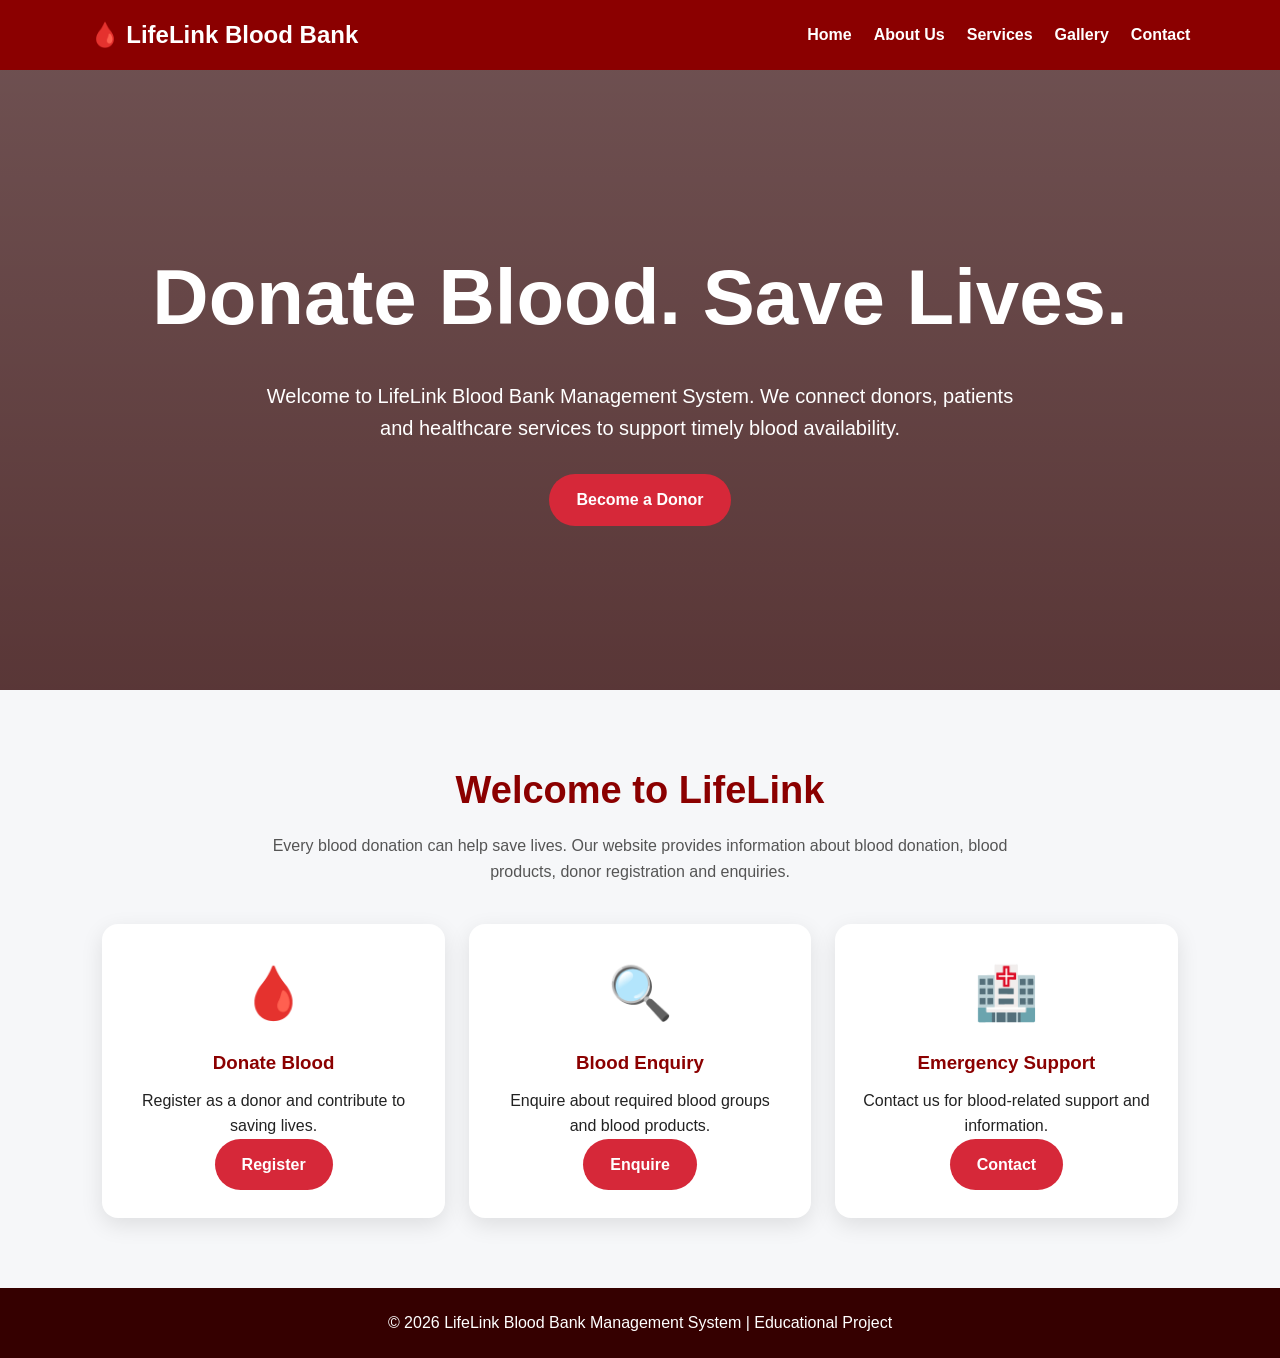
==== index.html @ 18d53e9d "Add files via upload" ====
<!DOCTYPE html><html lang="en"><head><meta charset="UTF-8"><meta name="viewport" content="width=device-width,initial-scale=1.0"><title>Home | LifeLink</title><link rel="stylesheet" href="style.css"></head>
<body><nav>
<a class="logo" href="index.html">🩸 LifeLink Blood Bank</a>
<ul>
<li><a href="index.html">Home</a></li>
<li><a href="about.html">About Us</a></li>
<li><a href="services.html">Services</a></li>
<li><a href="gallery.html">Gallery</a></li>
<li><a href="contact.html">Contact</a></li>
</ul>
</nav>
<section class="hero"><div><h1>Donate Blood. Save Lives.</h1><p>Welcome to LifeLink Blood Bank Management System. We connect donors, patients and healthcare services to support timely blood availability.</p><a class="btn" href="registration.html">Become a Donor</a></div></section>
<section><h2 class="section-title">Welcome to LifeLink</h2><p class="section-text">Every blood donation can help save lives. Our website provides information about blood donation, blood products, donor registration and enquiries.</p>
<div class="cards"><div class="card"><div class="icon">🩸</div><h3>Donate Blood</h3><p>Register as a donor and contribute to saving lives.</p><a class="btn" href="registration.html">Register</a></div>
<div class="card"><div class="icon">🔍</div><h3>Blood Enquiry</h3><p>Enquire about required blood groups and blood products.</p><a class="btn" href="services.html#enquiry">Enquire</a></div>
<div class="card"><div class="icon">🏥</div><h3>Emergency Support</h3><p>Contact us for blood-related support and information.</p><a class="btn" href="contact.html">Contact</a></div></div></section>
<footer>© 2026 LifeLink Blood Bank Management System | Educational Project</footer></body></html>
---- style.css ----
*{margin:0;padding:0;box-sizing:border-box;font-family:Arial,sans-serif}
html{scroll-behavior:smooth}
body{background:#f6f7f9;color:#222;line-height:1.6}
nav{background:#8b0000;padding:16px 7%;display:flex;align-items:center;justify-content:space-between;position:sticky;top:0;z-index:10}
.logo{color:#fff;font-size:24px;font-weight:700;text-decoration:none}
nav ul{display:flex;gap:22px;list-style:none;flex-wrap:wrap}
nav a{color:#fff;text-decoration:none;font-weight:600}
nav a:hover{color:#ffd0d0}
.hero{min-height:620px;display:grid;place-items:center;text-align:center;color:#fff;padding:40px 8%;background:linear-gradient(rgba(45,0,0,.68),rgba(45,0,0,.78)),url("https://images.unsplash.com/photo-1584982751601-97dcc096659c?auto=format&fit=crop&w=1600&q=80") center/cover}
.hero h1{font-size:clamp(42px,7vw,78px);max-width:1000px}
.hero p{font-size:20px;max-width:780px;margin:20px auto 30px}
.btn{display:inline-block;background:#d62839;color:#fff;border:none;border-radius:30px;padding:13px 27px;text-decoration:none;font-weight:700;cursor:pointer}
.btn:hover{background:#a90d1d}
section{padding:70px 8%}
.section-title{text-align:center;color:#8b0000;font-size:38px;margin-bottom:12px}
.section-text{text-align:center;max-width:800px;margin:0 auto 40px;color:#555}
.page-banner{padding:90px 8%;text-align:center;color:#fff;background:linear-gradient(135deg,#520000,#a30016)}
.page-banner h1{font-size:50px}
.cards{display:grid;grid-template-columns:repeat(auto-fit,minmax(230px,1fr));gap:24px}
.card{background:#fff;border-radius:16px;padding:28px;text-align:center;box-shadow:0 7px 22px rgba(0,0,0,.1)}
.card:hover{transform:translateY(-5px);transition:.25s}
.icon{font-size:52px;margin-bottom:12px}
.card h3{color:#8b0000;margin-bottom:10px}
.about-grid{display:grid;grid-template-columns:1fr 1fr;gap:40px;align-items:center}
.about-grid img{width:100%;border-radius:16px;min-height:320px;object-fit:cover}
.about-grid h2{color:#8b0000;font-size:34px;margin-bottom:15px}
.gallery{display:grid;grid-template-columns:repeat(auto-fit,minmax(240px,1fr));gap:20px}
.gallery img{width:100%;height:230px;object-fit:cover;border-radius:14px;box-shadow:0 5px 15px rgba(0,0,0,.12)}
.form-section{max-width:760px;margin:auto}
.form-box{background:#fff;padding:32px;border-radius:16px;box-shadow:0 8px 24px rgba(0,0,0,.1);margin-bottom:30px}
.form-box h2{text-align:center;color:#8b0000;margin-bottom:22px}
label{display:block;font-weight:700;margin:12px 0 6px}
input,select,textarea{width:100%;padding:13px;border:1px solid #ccc;border-radius:8px;font-size:16px}
textarea{min-height:120px;resize:vertical}
.two-col{display:grid;grid-template-columns:1fr 1fr;gap:16px}
.contact-info{display:grid;grid-template-columns:repeat(auto-fit,minmax(200px,1fr));gap:20px;margin-bottom:40px}
.info-box{background:#fff;padding:24px;text-align:center;border-radius:14px;box-shadow:0 5px 15px rgba(0,0,0,.1)}
.info-box h3{color:#8b0000}
footer{background:#350000;color:#fff;text-align:center;padding:22px;margin-top:0}
.login-page{min-height:100vh;display:grid;place-items:center;padding:25px;background:linear-gradient(rgba(50,0,0,.72),rgba(20,0,0,.82)),url("https://images.unsplash.com/photo-1576091160399-112ba8d25d1d?auto=format&fit=crop&w=1600&q=80") center/cover}
.login-box{background:#fff;width:min(430px,95vw);padding:40px;border-radius:18px;text-align:center;box-shadow:0 12px 35px rgba(0,0,0,.35)}
.login-box .blood{font-size:60px}
.login-box h1{color:#8b0000}
.login-box p{color:#666;margin-bottom:20px}
.small-link{display:block;margin-top:18px;color:#8b0000;text-decoration:none;font-weight:bold}
@media(max-width:760px){nav{flex-direction:column;gap:12px}nav ul{justify-content:center;gap:12px}.about-grid{grid-template-columns:1fr}.two-col{grid-template-columns:1fr}.page-banner h1{font-size:38px}}
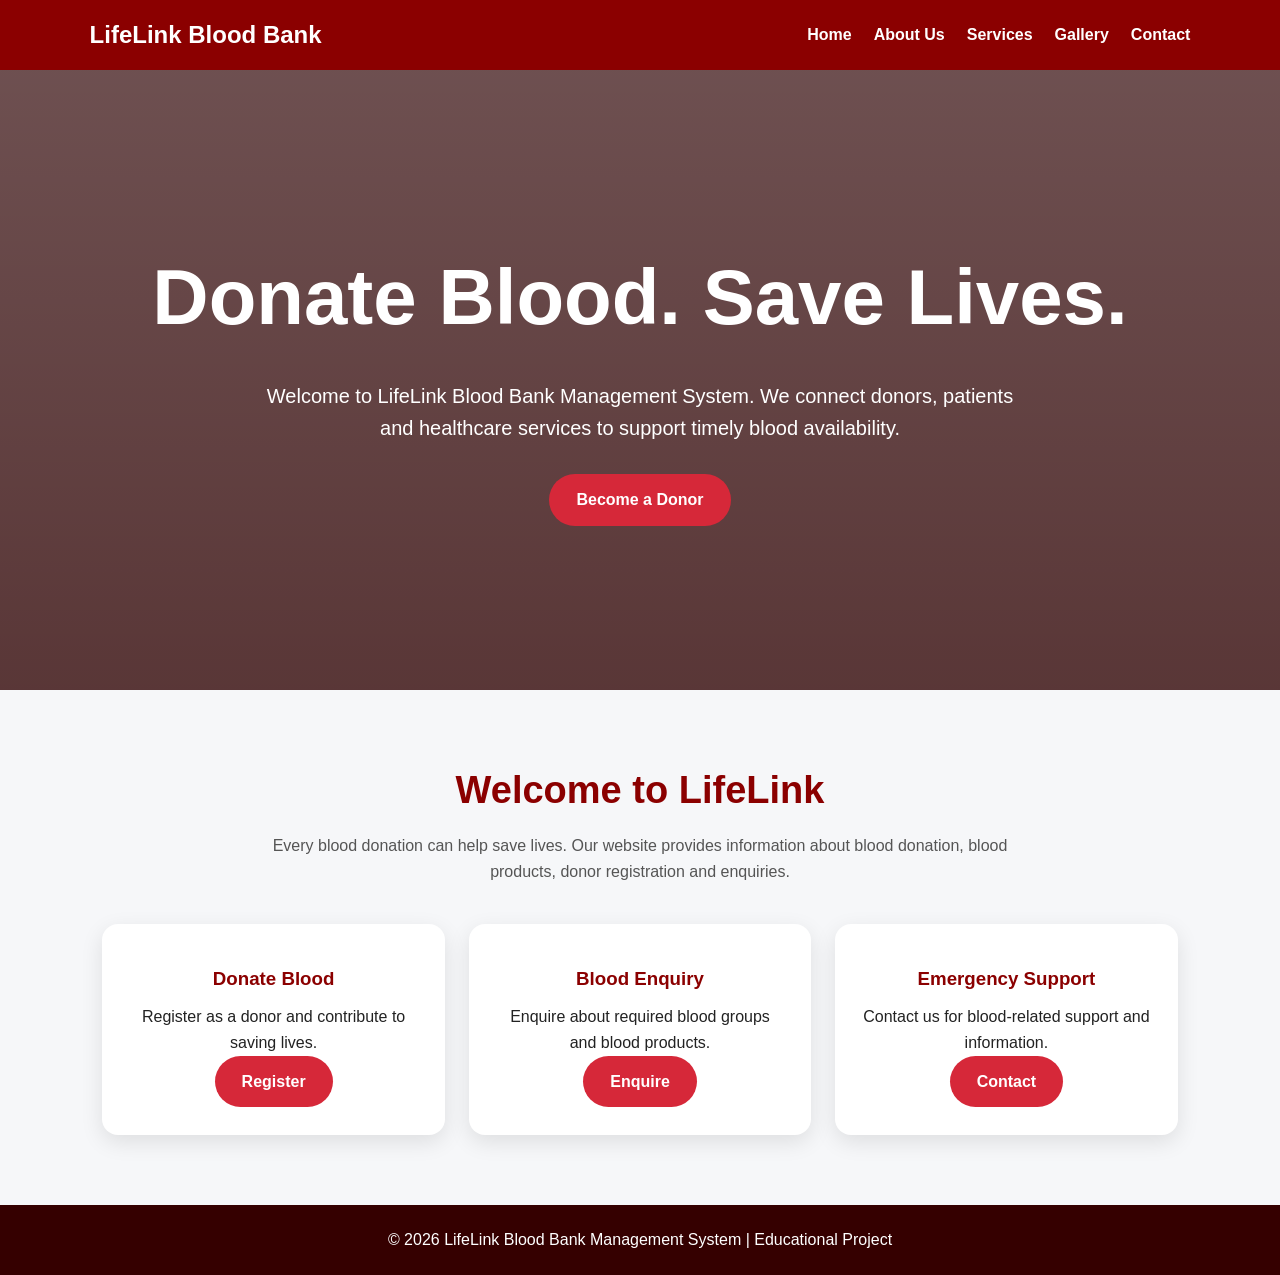
==== commit 3f6b44ca: "Remove icons from cards in index.html Updated card icons to be empty for better styling." ====
--- a/index.html
+++ b/index.html
@@ -1,6 +1,6 @@
 <!DOCTYPE html><html lang="en"><head><meta charset="UTF-8"><meta name="viewport" content="width=device-width,initial-scale=1.0"><title>Home | LifeLink</title><link rel="stylesheet" href="style.css"></head>
 <body><nav>
-<a class="logo" href="index.html">🩸 LifeLink Blood Bank</a>
+<a class="logo" href="index.html"> LifeLink Blood Bank</a>
 <ul>
 <li><a href="index.html">Home</a></li>
 <li><a href="about.html">About Us</a></li>
@@ -11,7 +11,7 @@
 </nav>
 <section class="hero"><div><h1>Donate Blood. Save Lives.</h1><p>Welcome to LifeLink Blood Bank Management System. We connect donors, patients and healthcare services to support timely blood availability.</p><a class="btn" href="registration.html">Become a Donor</a></div></section>
 <section><h2 class="section-title">Welcome to LifeLink</h2><p class="section-text">Every blood donation can help save lives. Our website provides information about blood donation, blood products, donor registration and enquiries.</p>
-<div class="cards"><div class="card"><div class="icon">🩸</div><h3>Donate Blood</h3><p>Register as a donor and contribute to saving lives.</p><a class="btn" href="registration.html">Register</a></div>
-<div class="card"><div class="icon">🔍</div><h3>Blood Enquiry</h3><p>Enquire about required blood groups and blood products.</p><a class="btn" href="services.html#enquiry">Enquire</a></div>
-<div class="card"><div class="icon">🏥</div><h3>Emergency Support</h3><p>Contact us for blood-related support and information.</p><a class="btn" href="contact.html">Contact</a></div></div></section>
-<footer>© 2026 LifeLink Blood Bank Management System | Educational Project</footer></body></html>+<div class="cards"><div class="card"><div class="icon"> </div><h3>Donate Blood</h3><p>Register as a donor and contribute to saving lives.</p><a class="btn" href="registration.html">Register</a></div>
+<div class="card"><div class="icon"> </div><h3>Blood Enquiry</h3><p>Enquire about required blood groups and blood products.</p><a class="btn" href="services.html#enquiry">Enquire</a></div>
+<div class="card"><div class="icon"> </div><h3>Emergency Support</h3><p>Contact us for blood-related support and information.</p><a class="btn" href="contact.html">Contact</a></div></div></section>
+<footer>© 2026 LifeLink Blood Bank Management System | Educational Project</footer></body></html>
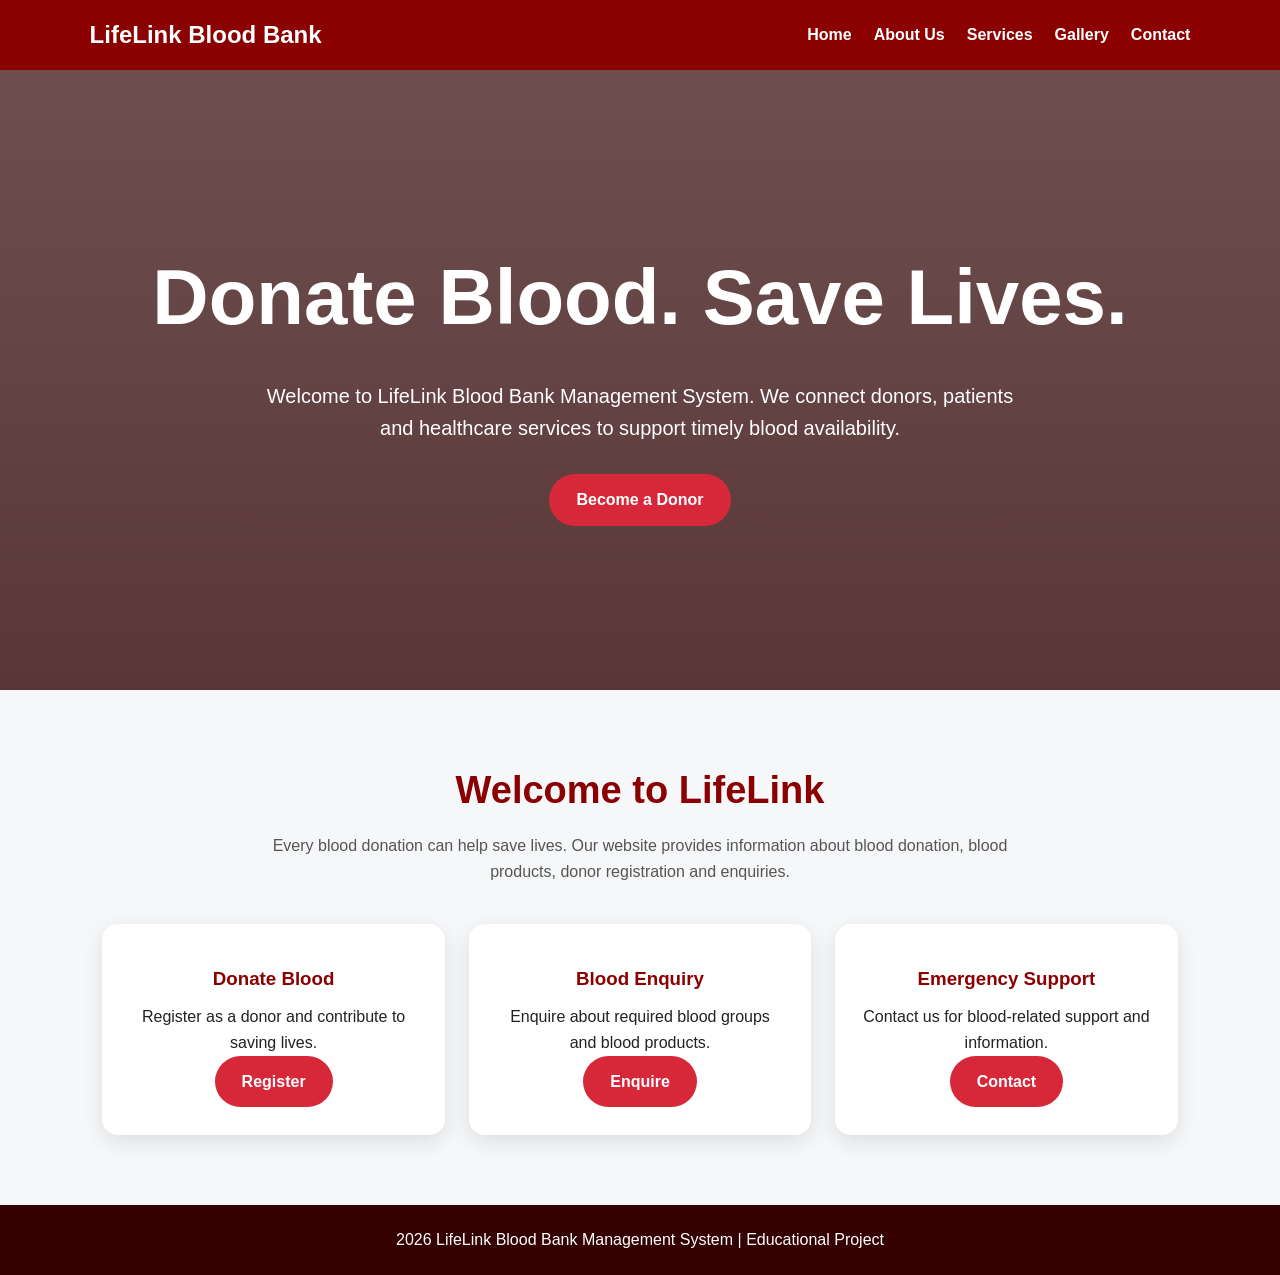
==== commit 7789d3d8: "Refactor HTML structure and content for index page" ====
--- a/index.html
+++ b/index.html
@@ -1,5 +1,13 @@
-<!DOCTYPE html><html lang="en"><head><meta charset="UTF-8"><meta name="viewport" content="width=device-width,initial-scale=1.0"><title>Home | LifeLink</title><link rel="stylesheet" href="style.css"></head>
-<body><nav>
+<!DOCTYPE html>
+<html lang="en">
+  <head>
+    <meta charset="UTF-8">
+    <meta name="viewport" content="width=device-width,initial-scale=1.0">
+    <title>Home | LifeLink</title>
+    <link rel="stylesheet" href="style.css">
+  </head>
+<body>
+  <nav>
 <a class="logo" href="index.html"> LifeLink Blood Bank</a>
 <ul>
 <li><a href="index.html">Home</a></li>
@@ -9,9 +17,42 @@
 <li><a href="contact.html">Contact</a></li>
 </ul>
 </nav>
-<section class="hero"><div><h1>Donate Blood. Save Lives.</h1><p>Welcome to LifeLink Blood Bank Management System. We connect donors, patients and healthcare services to support timely blood availability.</p><a class="btn" href="registration.html">Become a Donor</a></div></section>
-<section><h2 class="section-title">Welcome to LifeLink</h2><p class="section-text">Every blood donation can help save lives. Our website provides information about blood donation, blood products, donor registration and enquiries.</p>
-<div class="cards"><div class="card"><div class="icon"> </div><h3>Donate Blood</h3><p>Register as a donor and contribute to saving lives.</p><a class="btn" href="registration.html">Register</a></div>
-<div class="card"><div class="icon"> </div><h3>Blood Enquiry</h3><p>Enquire about required blood groups and blood products.</p><a class="btn" href="services.html#enquiry">Enquire</a></div>
-<div class="card"><div class="icon"> </div><h3>Emergency Support</h3><p>Contact us for blood-related support and information.</p><a class="btn" href="contact.html">Contact</a></div></div></section>
-<footer>© 2026 LifeLink Blood Bank Management System | Educational Project</footer></body></html>
+<section class="hero">
+  <div>
+  <h1>Donate Blood. Save Lives.</h1>
+  <p>Welcome to LifeLink Blood Bank Management System. We connect donors, patients and healthcare services to support timely blood availability.</p>
+  <a class="btn" href="registration.html">Become a Donor</a>
+</div>
+</section>
+<section>
+  <h2 class="section-title">Welcome to LifeLink</h2>
+  <p class="section-text">Every blood donation can help save lives. Our website provides information about blood donation, blood products, donor registration and enquiries.</p>
+<div class="cards">
+  <div class="card">
+    <div class="icon"> 
+    </div>
+    <h3>Donate Blood</h3>
+    <p>Register as a donor and contribute to saving lives.</p>
+    <a class="btn" href="registration.html">Register</a>
+  </div>
+<div class="card">
+  <div class="icon"> 
+  </div>
+  <h3>Blood Enquiry</h3>
+  <p>Enquire about required blood groups and blood products.</p>
+  <a class="btn" href="services.html#enquiry">Enquire</a>
+</div>
+<div class="card">
+  <div class="icon"> 
+  </div>
+  <h3>Emergency Support</h3>
+  <p>Contact us for blood-related support and information.</p>
+  <a class="btn" href="contact.html">Contact</a>
+</div>
+</div>
+</section>
+<footer>
+  2026 LifeLink Blood Bank Management System | Educational Project
+</footer>
+</body>
+</html>
--- a/style.css
+++ b/style.css
@@ -1,47 +1,288 @@
 
-*{margin:0;padding:0;box-sizing:border-box;font-family:Arial,sans-serif}
-html{scroll-behavior:smooth}
-body{background:#f6f7f9;color:#222;line-height:1.6}
-nav{background:#8b0000;padding:16px 7%;display:flex;align-items:center;justify-content:space-between;position:sticky;top:0;z-index:10}
-.logo{color:#fff;font-size:24px;font-weight:700;text-decoration:none}
-nav ul{display:flex;gap:22px;list-style:none;flex-wrap:wrap}
-nav a{color:#fff;text-decoration:none;font-weight:600}
-nav a:hover{color:#ffd0d0}
-.hero{min-height:620px;display:grid;place-items:center;text-align:center;color:#fff;padding:40px 8%;background:linear-gradient(rgba(45,0,0,.68),rgba(45,0,0,.78)),url("https://images.unsplash.com/photo-1584982751601-97dcc096659c?auto=format&fit=crop&w=1600&q=80") center/cover}
-.hero h1{font-size:clamp(42px,7vw,78px);max-width:1000px}
-.hero p{font-size:20px;max-width:780px;margin:20px auto 30px}
-.btn{display:inline-block;background:#d62839;color:#fff;border:none;border-radius:30px;padding:13px 27px;text-decoration:none;font-weight:700;cursor:pointer}
-.btn:hover{background:#a90d1d}
-section{padding:70px 8%}
-.section-title{text-align:center;color:#8b0000;font-size:38px;margin-bottom:12px}
-.section-text{text-align:center;max-width:800px;margin:0 auto 40px;color:#555}
-.page-banner{padding:90px 8%;text-align:center;color:#fff;background:linear-gradient(135deg,#520000,#a30016)}
-.page-banner h1{font-size:50px}
-.cards{display:grid;grid-template-columns:repeat(auto-fit,minmax(230px,1fr));gap:24px}
-.card{background:#fff;border-radius:16px;padding:28px;text-align:center;box-shadow:0 7px 22px rgba(0,0,0,.1)}
-.card:hover{transform:translateY(-5px);transition:.25s}
-.icon{font-size:52px;margin-bottom:12px}
-.card h3{color:#8b0000;margin-bottom:10px}
-.about-grid{display:grid;grid-template-columns:1fr 1fr;gap:40px;align-items:center}
-.about-grid img{width:100%;border-radius:16px;min-height:320px;object-fit:cover}
-.about-grid h2{color:#8b0000;font-size:34px;margin-bottom:15px}
-.gallery{display:grid;grid-template-columns:repeat(auto-fit,minmax(240px,1fr));gap:20px}
-.gallery img{width:100%;height:230px;object-fit:cover;border-radius:14px;box-shadow:0 5px 15px rgba(0,0,0,.12)}
-.form-section{max-width:760px;margin:auto}
-.form-box{background:#fff;padding:32px;border-radius:16px;box-shadow:0 8px 24px rgba(0,0,0,.1);margin-bottom:30px}
-.form-box h2{text-align:center;color:#8b0000;margin-bottom:22px}
-label{display:block;font-weight:700;margin:12px 0 6px}
+*{
+margin:0;
+padding:0;
+box-sizing:border-box;
+font-family:Arial,sans-serif
+}
+html
+{
+scroll-behavior:smooth
+}
+body
+{
+background:#f6f7f9;
+color:#222;
+line-height:1.6
+}
+nav
+{
+background:#8b0000;
+padding:16px 7%;
+display:flex;
+align-items:center;
+justify-content:space-between;
+position:sticky;top:0;
+z-index:10
+}
+.logo
+{
+color:#fff;
+font-size:24px;
+font-weight:700;
+text-decoration:none
+}
+nav ul
+{
+display:flex;
+gap:22px;
+list-style:none;
+flex-wrap:wrap
+}
+nav a
+{
+color:#fff;
+text-decoration:none;
+font-weight:600
+}
+nav a:hover
+{
+color:#ffd0d0
+}
+.hero
+{
+min-height:620px;
+display:grid;
+place-items:center;
+text-align:center;
+color:#fff;
+padding:40px 8%;
+background:linear-gradient(rgba(45,0,0,.68),rgba(45,0,0,.78)),
+url("https://images.unsplash.com/photo-1584982751601-97dcc096659c?auto=format&fit=crop&w=1600&q=80") center/cover
+}
+.hero h1
+{
+font-size:clamp(42px,7vw,78px);max-width:1000px
+}
+.hero p
+{
+font-size:20px;
+max-width:780px;
+margin:20px auto 30px
+}
+.btn
+{
+display:inline-block;
+background:#d62839;color:#fff;
+border:none;border-radius:30px;
+padding:13px 27px;
+text-decoration:none;
+font-weight:700;
+cursor:pointer
+}
+.btn:hover
+{
+background:#a90d1d
+}
+section
+{
+padding:70px 8%
+}
+.section-title
+{
+text-align:center;
+color:#8b0000;
+font-size:38px;
+margin-bottom:12px
+}
+.section-text
+{
+text-align:center;
+max-width:800px;
+margin:0 auto 40px;color:#555
+}
+.page-banner
+{
+padding:90px 8%;
+text-align:center;
+color:#fff;
+background:linear-gradient(135deg,#520000,#a30016)
+}
+.page-banner h1
+{
+font-size:50px
+}
+.cards
+{
+display:grid;
+grid-template-columns:repeat(auto-fit,minmax(230px,1fr));
+gap:24px
+}
+.card
+{
+background:#fff;
+border-radius:16px;
+padding:28px;
+text-align:center;
+box-shadow:0 7px 22px rgba(0,0,0,.1)
+}
+.card:hover
+{
+transform:translateY(-5px);
+transition:.25s
+}
+.icon
+{
+font-size:52px;
+margin-bottom:12px
+}
+.card h3
+{
+color:#8b0000;margin-bottom:10px
+}
+.about-grid
+{
+display:grid;
+grid-template-columns:1fr 1fr;
+gap:40px;align-items:center
+}
+.about-grid img
+{
+width:100%;
+border-radius:16px;
+min-height:320px;
+object-fit:cover
+}
+.about-grid h2
+{
+color:#8b0000;
+font-size:34px;
+margin-bottom:15px
+}
+.gallery
+{
+display:grid;
+grid-template-columns:repeat(auto-fit,minmax(240px,1fr));gap:20px
+}
+.gallery img
+{
+width:100%;
+height:230px;
+object-fit:cover;
+border-radius:14px;
+box-shadow:0 5px 15px rgba(0,0,0,.12)
+}
+.form-section
+{
+max-width:760px;margin:auto
+}
+.form-box
+{
+background:#fff;
+padding:32px;
+border-radius:16px;
+box-shadow:0 8px 24px rgba(0,0,0,.1);
+margin-bottom:30px
+}
+.form-box h2
+{
+text-align:center;
+color:#8b0000;
+margin-bottom:22px
+}
+label
+{
+display:block;
+font-weight:700;
+margin:12px 0 6px
+}
 input,select,textarea{width:100%;padding:13px;border:1px solid #ccc;border-radius:8px;font-size:16px}
-textarea{min-height:120px;resize:vertical}
-.two-col{display:grid;grid-template-columns:1fr 1fr;gap:16px}
-.contact-info{display:grid;grid-template-columns:repeat(auto-fit,minmax(200px,1fr));gap:20px;margin-bottom:40px}
-.info-box{background:#fff;padding:24px;text-align:center;border-radius:14px;box-shadow:0 5px 15px rgba(0,0,0,.1)}
-.info-box h3{color:#8b0000}
-footer{background:#350000;color:#fff;text-align:center;padding:22px;margin-top:0}
-.login-page{min-height:100vh;display:grid;place-items:center;padding:25px;background:linear-gradient(rgba(50,0,0,.72),rgba(20,0,0,.82)),url("https://images.unsplash.com/photo-1576091160399-112ba8d25d1d?auto=format&fit=crop&w=1600&q=80") center/cover}
-.login-box{background:#fff;width:min(430px,95vw);padding:40px;border-radius:18px;text-align:center;box-shadow:0 12px 35px rgba(0,0,0,.35)}
-.login-box .blood{font-size:60px}
-.login-box h1{color:#8b0000}
-.login-box p{color:#666;margin-bottom:20px}
-.small-link{display:block;margin-top:18px;color:#8b0000;text-decoration:none;font-weight:bold}
-@media(max-width:760px){nav{flex-direction:column;gap:12px}nav ul{justify-content:center;gap:12px}.about-grid{grid-template-columns:1fr}.two-col{grid-template-columns:1fr}.page-banner h1{font-size:38px}}
+textarea
+{
+min-height:120px;resize:vertical
+}
+.two-col
+{
+display:grid;
+grid-template-columns:1fr 1fr;
+gap:16px
+}
+.contact-info
+{
+display:grid;
+grid-template-columns:repeat(auto-fit,minmax(200px,1fr));
+gap:20px;margin-bottom:40px
+}
+.info-box
+{
+background:#fff;
+padding:24px;
+text-align:center;
+border-radius:14px;
+box-shadow:0 5px 15px rgba(0,0,0,.1)
+}
+.info-box h3
+{
+color:#8b0000
+}
+footer
+{
+background:#350000;color:#fff;
+text-align:center;
+padding:22px;
+margin-top:0
+}
+.login-page
+{
+min-height:100vh;
+display:grid;
+place-items:center;
+padding:25px;
+background:linear-gradient(rgba(50,0,0,.72),rgba(20,0,0,.82)),
+url("https://images.unsplash.com/photo-1576091160399-112ba8d25d1d?auto=format&fit=crop&w=1600&q=80") center/cover
+}
+.login-box
+{
+background:#fff;width:min(430px,95vw);
+padding:40px;
+border-radius:18px;
+text-align:center;
+box-shadow:0 12px 35px rgba(0,0,0,.35)
+}
+.login-box .blood
+{
+font-size:60px
+}
+.login-box h1
+{
+color:#8b0000
+}
+.login-box p
+{
+color:#666;
+margin-bottom:20px
+}
+.small-link
+{
+display:block;
+margin-top:18px;color:#8b0000;
+text-decoration:none;
+font-weight:bold
+}
+@media(max-width:760px)
+{
+nav{
+flex-direction:column;gap:12px
+}
+nav ul
+{
+justify-content:center;gap:12px
+}
+.about-grid
+{
+grid-template-columns:1fr
+}
+.two-col
+{grid-template-columns:1fr}
+.page-banner h1{font-size:38px}
+}
